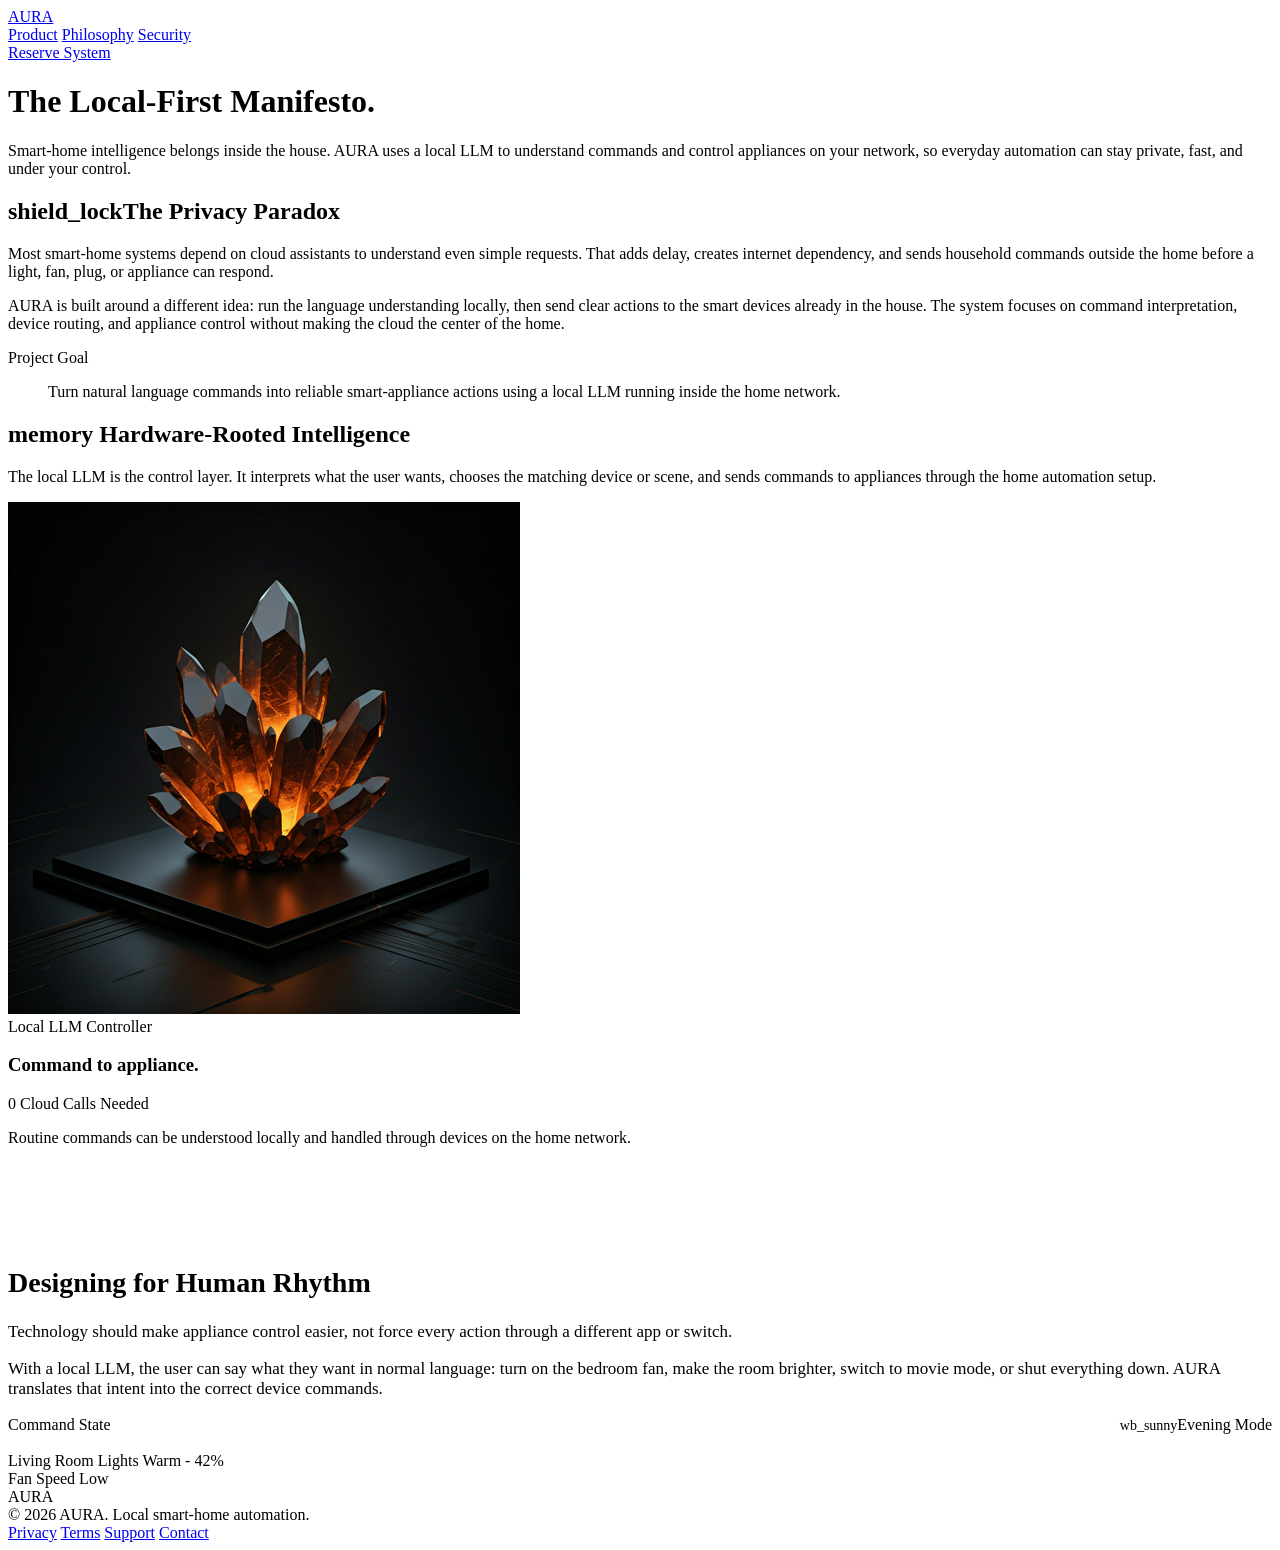
==== philosophy.html @ a718c0ad "philosphy page added" ====
<!doctype html>
<html lang="en">
  <head>
    <meta charset="utf-8" />
    <meta name="viewport" content="width=device-width, initial-scale=1" />
    <title>AURA | The Local-First Manifesto</title>
    <link rel="stylesheet" href="styles.css" />
  </head>
  <body>
    <nav class="site-nav" aria-label="Main navigation">
      <div class="nav-inner">
        <a class="brand" href="index.html">AURA</a>
        <div class="nav-links">
          <a href="index.html">Product</a>
          <a class="active" href="philosophy.html">Philosophy</a>
          <a href="security.html">Security</a>
        </div>
        <a class="button primary mono" href="security.html">Reserve System</a>
      </div>
    </nav>

    <main class="page subpage">
      <header class="sub-hero reveal">
        <h1 class="page-title">The Local-First Manifesto.</h1>
        <p class="lead">Smart-home intelligence belongs inside the house. AURA uses a local LLM to understand commands and control appliances on your network, so everyday automation can stay private, fast, and under your control.</p>
      </header>

      <section class="section">
        <div class="manifesto-row reveal">
          <aside class="sticky-label">
            <h2><span class="material-symbols-outlined">shield_lock</span>The Privacy Paradox</h2>
            <div class="tiny-rule"></div>
          </aside>
          <div class="body-copy">
            <p>Most smart-home systems depend on cloud assistants to understand even simple requests. That adds delay, creates internet dependency, and sends household commands outside the home before a light, fan, plug, or appliance can respond.</p>
            <p>AURA is built around a different idea: run the language understanding locally, then send clear actions to the smart devices already in the house. The system focuses on command interpretation, device routing, and appliance control without making the cloud the center of the home.</p>
            <div class="glass quote-card" data-hover>
              <div class="label">Project Goal</div>
              <blockquote>Turn natural language commands into reliable smart-appliance actions using a local LLM running inside the home network.</blockquote>
            </div>
          </div>
        </div>

        <div class="feature-intro reveal">
          <h2 class="section-heading"><span class="material-symbols-outlined" style="color: var(--purple-soft)">memory</span> Hardware-Rooted Intelligence</h2>
          <p>The local LLM is the control layer. It interprets what the user wants, chooses the matching device or scene, and sends commands to appliances through the home automation setup.</p>
        </div>

        <div class="bento">
          <article class="glass wide-card reveal" data-hover>
            <img src="assets/local-llm-crystal.png" alt="Amber crystal representing secure localized data storage" />
            <div class="overlay">
              <span class="chip" style="color: var(--cyan)">Local LLM Controller</span>
              <h3>Command to appliance.</h3>
            </div>
          </article>
          <article class="glass card stat-card reveal" data-hover>
            <span class="number">0</span>
            <span class="mono-label">Cloud Calls Needed</span>
            <p>Routine commands can be understood locally and handled through devices on the home network.</p>
          </article>
        </div>

        <div class="rhythm reveal" style="margin-top: 120px">
          <div>
            <h2 class="section-heading" style="font-size: 28px">Designing for Human Rhythm</h2>
            <div class="body-copy" style="font-size: 17px">
              <p>Technology should make appliance control easier, not force every action through a different app or switch.</p>
              <p>With a local LLM, the user can say what they want in normal language: turn on the bedroom fan, make the room brighter, switch to movie mode, or shut everything down. AURA translates that intent into the correct device commands.</p>
            </div>
          </div>
          <div class="glass mini-dashboard" data-hover>
            <div style="display:flex; justify-content:space-between; gap:16px; padding-bottom:18px; border-bottom:1px solid var(--border)">
              <span class="mono-label" style="color: var(--muted)">Command State</span>
              <span class="chip"><span class="material-symbols-outlined" style="font-size:14px;color:var(--amber)">wb_sunny</span>Evening Mode</span>
            </div>
            <div class="mini-line">
              <span>Living Room Lights</span>
              <span class="mono-label" style="color: var(--muted)">Warm - 42%</span>
            </div>
            <div class="track"><span style="width:42%"></span></div>
            <div class="mini-line">
              <span>Fan Speed</span>
              <span class="mono-label" style="color: var(--muted)">Low</span>
            </div>
            <div class="track"><span style="width:15%; background:var(--purple-soft)"></span></div>
          </div>
        </div>
      </section>
    </main>

    <footer class="footer">
      <div class="footer-inner">
        <div class="footer-brand">AURA</div>
        <div class="copyright">© 2026 AURA. Local smart-home automation.</div>
        <div class="footer-links">
          <a href="#">Privacy</a>
          <a href="#">Terms</a>
          <a href="#">Support</a>
          <a href="#">Contact</a>
        </div>
      </div>
    </footer>

    <script src="app.js"></script>
  </body>
</html>
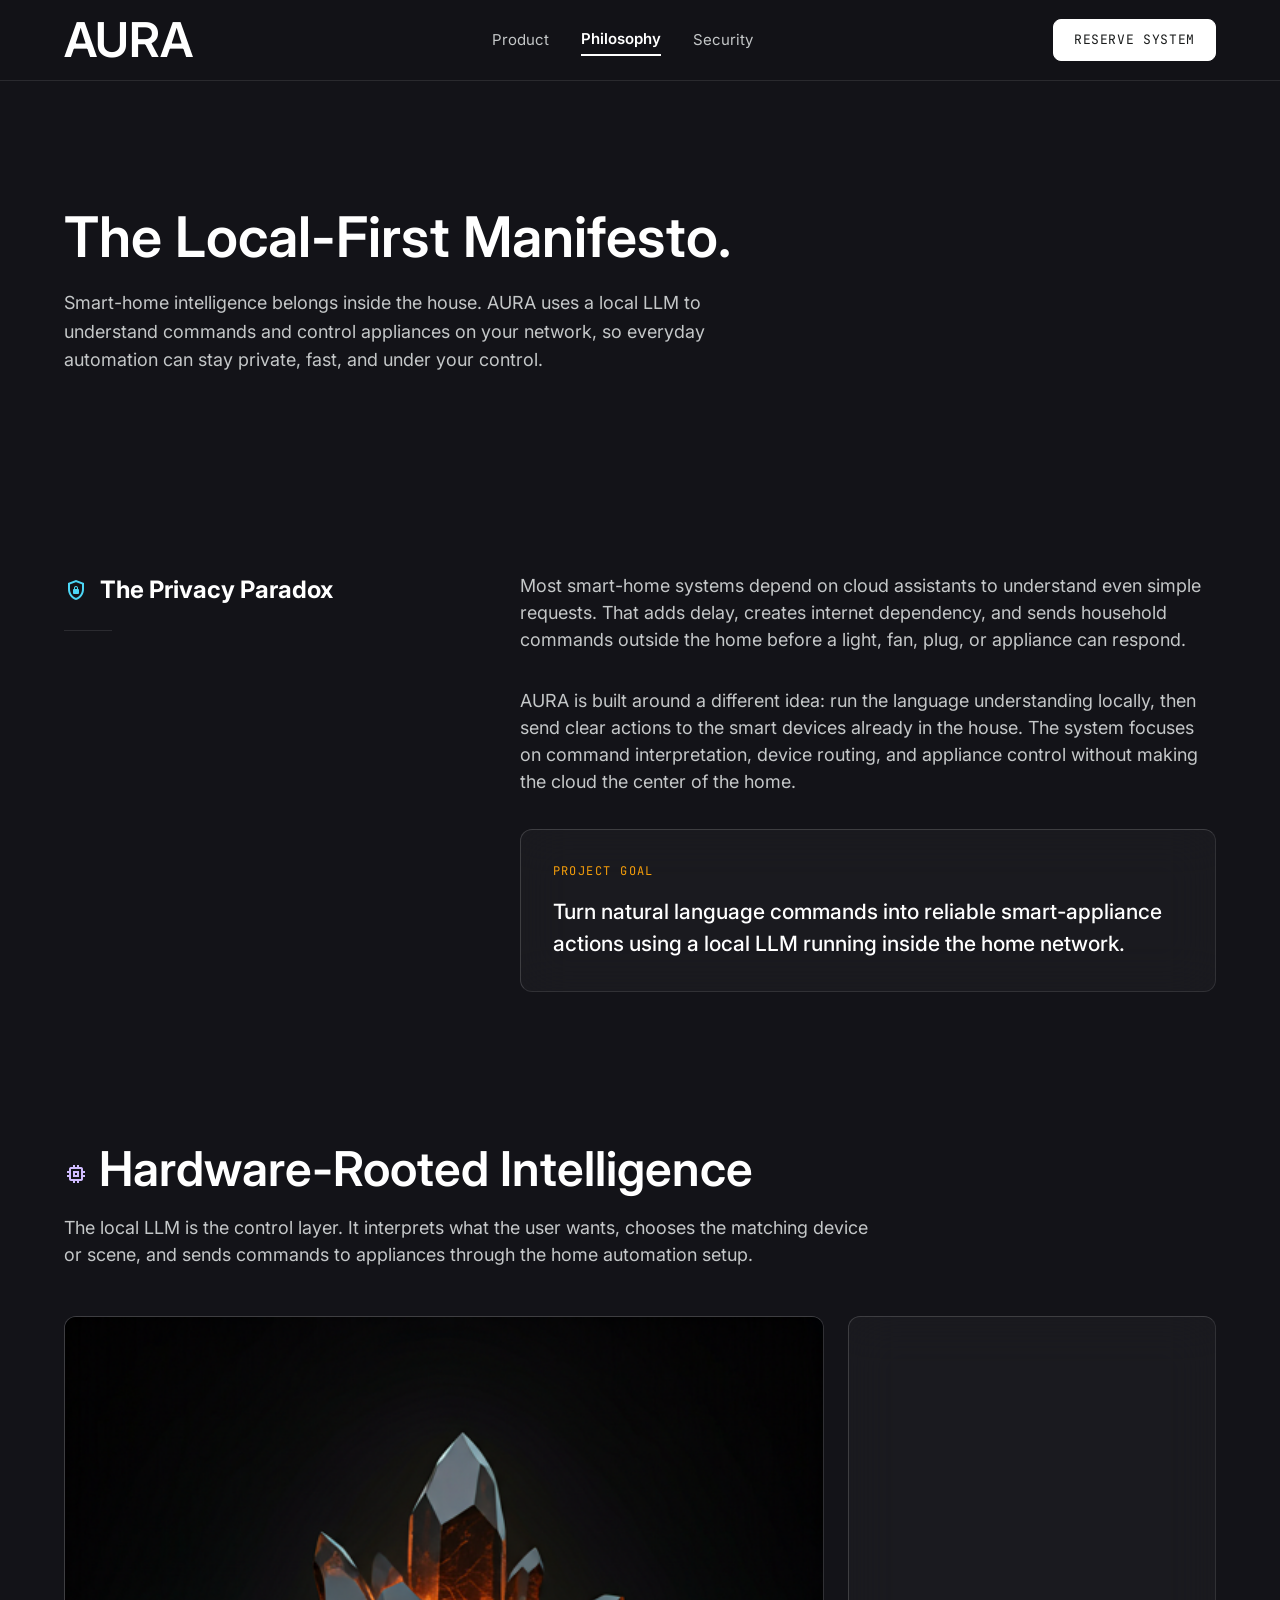
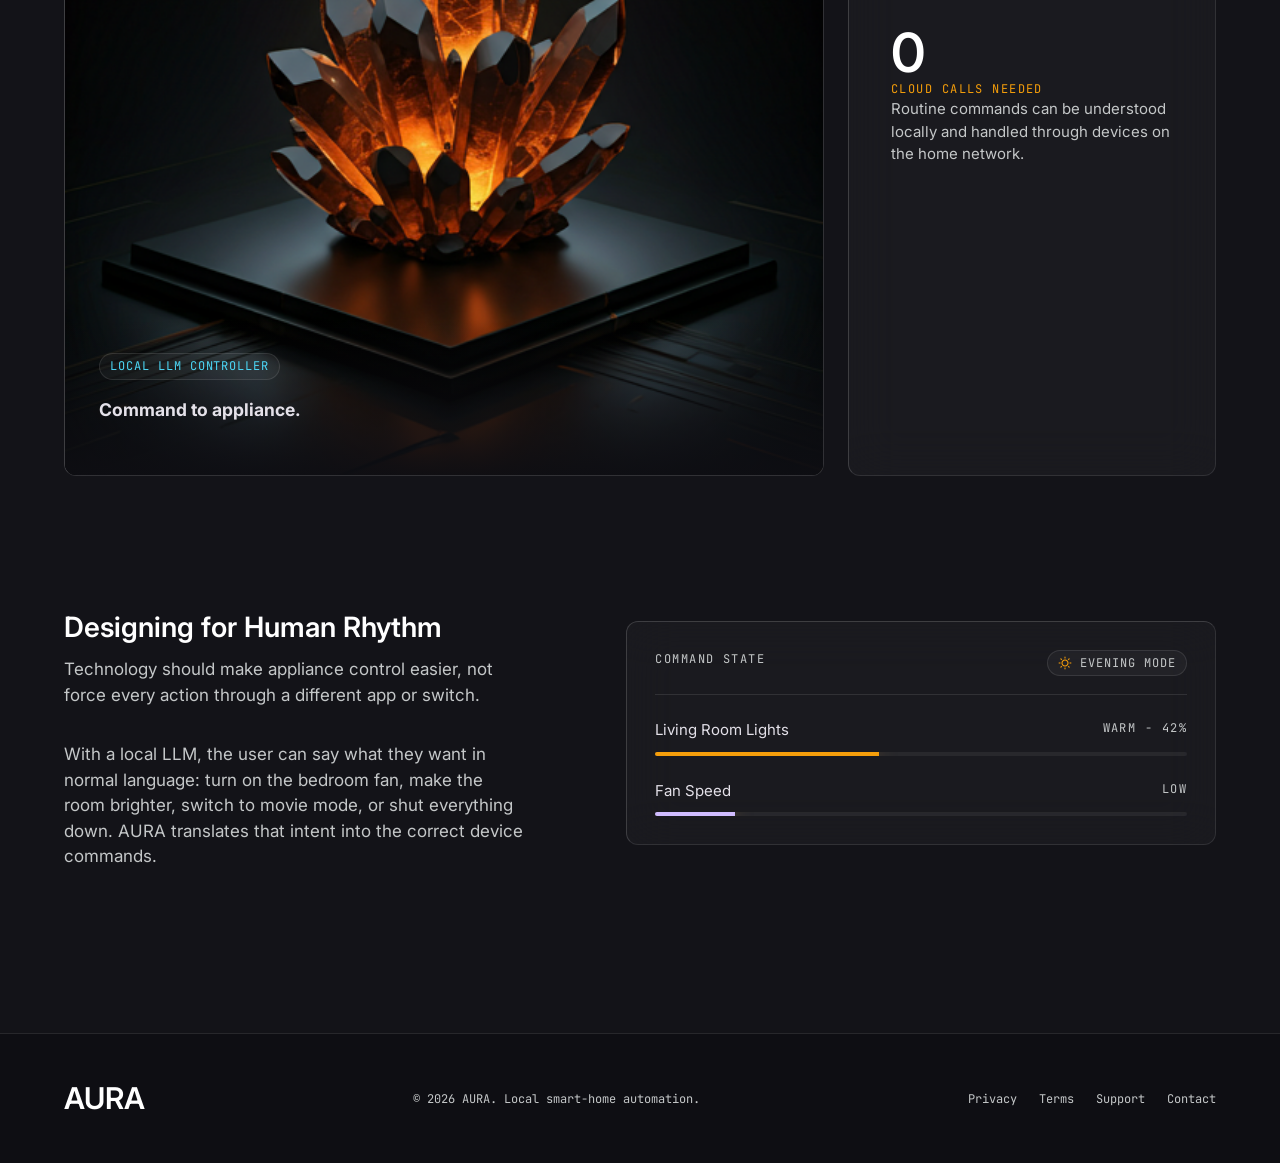
==== commit 7c5dcf1c: "changed behaviour" ====
--- a/philosophy.html
+++ b/philosophy.html
@@ -48,7 +48,7 @@
 
         <div class="bento">
           <article class="glass wide-card reveal" data-hover>
-            <img src="assets/local-llm-crystal.png" alt="Amber crystal representing secure localized data storage" />
+            <img src="assets/local-llm-crystal.png" alt="Amber crystal representing secure localized data storage" width="512" height="512" loading="lazy" decoding="async" />
             <div class="overlay">
               <span class="chip" style="color: var(--cyan)">Local LLM Controller</span>
               <h3>Command to appliance.</h3>
@@ -92,7 +92,7 @@
     <footer class="footer">
       <div class="footer-inner">
         <div class="footer-brand">AURA</div>
-        <div class="copyright">© 2026 AURA. Local smart-home automation.</div>
+        <div class="copyright">&copy; 2026 AURA. Local smart-home automation.</div>
         <div class="footer-links">
           <a href="#">Privacy</a>
           <a href="#">Terms</a>
--- a/styles.css
+++ b/styles.css
@@ -0,0 +1,1006 @@
+@import url("https://fonts.googleapis.com/css2?family=Inter:wght@400;500;600&family=JetBrains+Mono:wght@500&family=Material+Symbols+Outlined:wght@400;500&display=swap");
+
+:root {
+  color-scheme: dark;
+  --background: #131318;
+  --surface: #1b1b20;
+  --surface-low: #0e0e13;
+  --surface-card: rgba(255, 255, 255, 0.03);
+  --border: rgba(255, 255, 255, 0.1);
+  --border-strong: rgba(255, 255, 255, 0.16);
+  --text: #e4e1e9;
+  --muted: #c4c7c8;
+  --primary: #ffffff;
+  --ink: #1a1c1c;
+  --cyan: #4cd7f6;
+  --purple: #571bc1;
+  --purple-soft: #d0bcff;
+  --amber: #f59e0b;
+  --container: 1440px;
+  --gutter: 24px;
+  --page-x: clamp(20px, 5vw, 64px);
+}
+
+* {
+  box-sizing: border-box;
+}
+
+html {
+  scroll-behavior: smooth;
+  -webkit-text-size-adjust: 100%;
+  text-size-adjust: 100%;
+}
+
+body {
+  margin: 0;
+  min-height: 100vh;
+  background: var(--background);
+  color: var(--text);
+  font-family: Inter, system-ui, -apple-system, BlinkMacSystemFont, "Segoe UI", sans-serif;
+  font-size: 15px;
+  line-height: 1.5;
+  overflow-x: hidden;
+}
+
+:where(h1, h2, h3, h4, p, a, span, strong, blockquote, li, button) {
+  overflow-wrap: anywhere;
+}
+
+body::selection {
+  background: rgba(76, 215, 246, 0.28);
+}
+
+a {
+  color: inherit;
+  text-decoration: none;
+}
+
+img {
+  display: block;
+  max-width: 100%;
+  height: auto;
+}
+
+button {
+  font: inherit;
+}
+
+.material-symbols-outlined {
+  font-family: "Material Symbols Outlined";
+  font-weight: normal;
+  font-style: normal;
+  font-size: 24px;
+  line-height: 1;
+  letter-spacing: normal;
+  text-transform: none;
+  display: inline-block;
+  white-space: nowrap;
+  direction: ltr;
+  font-feature-settings: "liga";
+  -webkit-font-feature-settings: "liga";
+  -webkit-font-smoothing: antialiased;
+}
+
+.site-nav {
+  position: fixed;
+  inset: 0 0 auto;
+  z-index: 20;
+  border-bottom: 1px solid var(--border);
+  background: rgba(19, 19, 24, 0.72);
+  backdrop-filter: blur(24px);
+}
+
+.nav-inner {
+  max-width: var(--container);
+  height: 80px;
+  margin: 0 auto;
+  padding: 0 var(--page-x);
+  display: flex;
+  align-items: center;
+  justify-content: space-between;
+  gap: 24px;
+  min-width: 0;
+}
+
+.brand {
+  color: var(--primary);
+  font-size: clamp(30px, 3.8vw, 48px);
+  font-weight: 600;
+  line-height: 1;
+  flex: 0 0 auto;
+}
+
+.nav-links {
+  display: flex;
+  align-items: center;
+  gap: 32px;
+  color: var(--muted);
+  min-width: 0;
+}
+
+.nav-links a {
+  padding: 4px 0;
+  transition: color 180ms ease;
+}
+
+.nav-links a:hover,
+.nav-links a.active {
+  color: var(--primary);
+}
+
+.nav-links a.active {
+  border-bottom: 2px solid var(--primary);
+  font-weight: 600;
+}
+
+.button {
+  min-height: 38px;
+  border: 1px solid var(--border);
+  border-radius: 8px;
+  padding: 10px 20px;
+  display: inline-flex;
+  align-items: center;
+  justify-content: center;
+  gap: 8px;
+  background: rgba(255, 255, 255, 0.04);
+  color: var(--primary);
+  cursor: pointer;
+  transition: background 180ms ease, border-color 180ms ease, transform 180ms ease;
+  text-align: center;
+}
+
+.button:hover {
+  border-color: var(--border-strong);
+  background: rgba(255, 255, 255, 0.07);
+}
+
+.button.primary {
+  border-color: var(--primary);
+  background: var(--primary);
+  color: var(--ink);
+}
+
+.button.primary:hover {
+  background: #e2e2e2;
+}
+
+.button.mono {
+  font-family: "JetBrains Mono", monospace;
+  font-size: 13px;
+  text-transform: uppercase;
+  letter-spacing: 0.05em;
+}
+
+.page {
+  min-height: 100vh;
+  padding-top: 80px;
+}
+
+.section {
+  max-width: var(--container);
+  margin: 0 auto;
+  padding: clamp(72px, 9vw, 132px) var(--page-x);
+}
+
+.hero {
+  position: relative;
+  min-height: calc(100svh - 80px);
+  display: grid;
+  place-items: center;
+  overflow: hidden;
+  padding: 56px 0 88px;
+}
+
+.hero-orb {
+  position: absolute;
+  width: min(720px, 78vw);
+  aspect-ratio: 1;
+  opacity: 0.64;
+  filter: saturate(1.08);
+  mix-blend-mode: screen;
+  mask-image: radial-gradient(circle, #000 24%, rgba(0, 0, 0, 0.8) 45%, transparent 74%);
+}
+
+.hero-copy {
+  position: relative;
+  z-index: 1;
+  max-width: 760px;
+  padding: 0 var(--page-x);
+  text-align: center;
+}
+
+.hero-copy h1,
+.page-title {
+  margin: 0 0 22px;
+  color: var(--primary);
+  font-size: clamp(48px, 9vw, 96px);
+  line-height: 1.05;
+  font-weight: 600;
+}
+
+.page-title {
+  font-size: clamp(38px, 5vw, 56px);
+}
+
+.hero-copy p,
+.lead {
+  max-width: 680px;
+  margin: 0 0 34px;
+  color: var(--muted);
+  font-size: clamp(16px, 2vw, 18px);
+  line-height: 1.6;
+}
+
+.hero-copy p {
+  margin-inline: auto;
+}
+
+.hero-actions {
+  display: flex;
+  justify-content: center;
+  flex-wrap: wrap;
+  gap: 14px;
+}
+
+.scroll-cue {
+  position: absolute;
+  bottom: 44px;
+  left: 50%;
+  transform: translateX(-50%);
+  display: grid;
+  justify-items: center;
+  gap: 6px;
+  color: rgba(196, 199, 200, 0.58);
+  font-family: "JetBrains Mono", monospace;
+  font-size: 10px;
+  letter-spacing: 0.18em;
+  text-transform: uppercase;
+}
+
+.glass {
+  position: relative;
+  overflow: hidden;
+  border: 1px solid var(--border);
+  border-top-color: var(--border-strong);
+  border-left-color: var(--border-strong);
+  border-radius: 12px;
+  background: var(--surface-card);
+  backdrop-filter: blur(24px);
+  min-width: 0;
+}
+
+.glass[data-hover]::before {
+  content: "";
+  position: absolute;
+  inset: 0;
+  z-index: 0;
+  background: radial-gradient(720px circle at var(--mouse-x, 50%) var(--mouse-y, 50%), rgba(255, 255, 255, 0.07), transparent 40%);
+  opacity: 0;
+  transition: opacity 240ms ease;
+  pointer-events: none;
+}
+
+.glass[data-hover]:hover::before {
+  opacity: 1;
+}
+
+.glass > * {
+  position: relative;
+  z-index: 1;
+}
+
+.two-col {
+  display: grid;
+  grid-template-columns: minmax(0, 1fr) minmax(0, 1fr);
+  gap: clamp(36px, 7vw, 88px);
+  align-items: center;
+  min-width: 0;
+}
+
+.image-card {
+  aspect-ratio: 1;
+}
+
+.image-card img,
+.wide-card img {
+  width: 100%;
+  height: 100%;
+  object-fit: cover;
+}
+
+.eyebrow,
+.chip {
+  display: inline-flex;
+  align-items: center;
+  gap: 8px;
+  width: fit-content;
+  max-width: 100%;
+  border: 1px solid var(--border);
+  border-radius: 999px;
+  padding: 5px 10px;
+  background: rgba(255, 255, 255, 0.04);
+  color: var(--muted);
+  font-family: "JetBrains Mono", monospace;
+  font-size: 12px;
+  line-height: 1.2;
+  letter-spacing: 0.08em;
+  text-transform: uppercase;
+}
+
+.eyebrow::before {
+  content: "";
+  width: 7px;
+  height: 7px;
+  border-radius: 50%;
+  background: var(--cyan);
+  box-shadow: 0 0 16px rgba(76, 215, 246, 0.8);
+}
+
+.text-stack h2,
+.section-heading,
+.card h2,
+.card h3 {
+  margin: 16px 0 14px;
+  color: var(--primary);
+  font-size: clamp(28px, 4vw, 48px);
+  line-height: 1.12;
+  font-weight: 600;
+  max-width: 100%;
+}
+
+.text-stack p,
+.card p,
+.body-copy p {
+  margin: 0;
+  color: var(--muted);
+}
+
+.rule-list {
+  margin: 28px 0 0;
+  padding: 18px 0 0;
+  list-style: none;
+  border-top: 1px solid var(--border);
+}
+
+.rule-list li {
+  display: flex;
+  gap: 14px;
+}
+
+.rule-list .material-symbols-outlined {
+  color: var(--cyan);
+  font-size: 20px;
+}
+
+.bento {
+  display: grid;
+  grid-template-columns: repeat(3, minmax(0, 1fr));
+  gap: var(--gutter);
+}
+
+.card {
+  padding: clamp(24px, 4vw, 42px);
+  min-width: 0;
+}
+
+.card .icon {
+  color: var(--cyan);
+  font-size: 34px;
+}
+
+.square {
+  min-height: 300px;
+}
+
+.wide-card {
+  min-height: 300px;
+  grid-column: span 2;
+}
+
+.wide-card .overlay {
+  position: absolute;
+  inset: auto 0 0;
+  padding: 34px;
+  background: linear-gradient(to top, rgba(14, 14, 19, 0.94), transparent);
+}
+
+.atmosphere {
+  display: grid;
+  grid-template-columns: minmax(0, 0.9fr) minmax(320px, 0.85fr);
+  gap: clamp(36px, 8vw, 96px);
+}
+
+.mode-list {
+  margin-top: 68px;
+  padding-left: 26px;
+  border-left: 1px solid var(--border);
+  display: grid;
+  gap: clamp(58px, 10vw, 140px);
+}
+
+.mode-item {
+  position: relative;
+  display: block;
+  width: 100%;
+  border: 0;
+  padding: 0;
+  background: transparent;
+  color: inherit;
+  text-align: left;
+  opacity: 0.36;
+  cursor: pointer;
+  transition: opacity 200ms ease;
+}
+
+.mode-item:focus-visible {
+  outline: 2px solid currentColor;
+  outline-offset: 10px;
+  border-radius: 4px;
+}
+
+.mode-item::before {
+  content: "";
+  position: absolute;
+  left: -31px;
+  top: 8px;
+  width: 9px;
+  height: 9px;
+  border-radius: 50%;
+  background: currentColor;
+  transform: scale(0);
+  transition: transform 180ms ease;
+}
+
+.mode-item.active {
+  opacity: 1;
+}
+
+.mode-item.active::before {
+  transform: scale(1);
+}
+
+.mode-item h3 {
+  margin: 0 0 4px;
+  color: var(--primary);
+  font-size: 20px;
+}
+
+.mode-item p {
+  margin: 0;
+  color: var(--muted);
+  font-size: 13px;
+}
+
+.mode-frame {
+  position: sticky;
+  top: 112px;
+  height: min(620px, calc(100vh - 148px));
+  border-radius: 14px;
+}
+
+.mode-frame img {
+  position: absolute;
+  inset: 0;
+  width: 100%;
+  height: 100%;
+  object-fit: cover;
+  opacity: 0;
+  transition: opacity 500ms ease;
+}
+
+.mode-frame img.active {
+  opacity: 1;
+}
+
+.mode-controls {
+  position: absolute;
+  right: 16px;
+  bottom: 16px;
+  z-index: 3;
+  display: flex;
+  gap: 8px;
+}
+
+.mode-swipe {
+  width: 38px;
+  height: 38px;
+  border: 1px solid var(--border-strong);
+  border-radius: 8px;
+  display: grid;
+  place-items: center;
+  background: rgba(14, 14, 19, 0.64);
+  color: var(--primary);
+  backdrop-filter: blur(16px);
+  cursor: pointer;
+  transition: background 160ms ease, transform 160ms ease;
+}
+
+.mode-swipe:hover {
+  background: rgba(255, 255, 255, 0.12);
+  transform: translateY(-1px);
+}
+
+.mode-swipe .material-symbols-outlined {
+  font-size: 22px;
+}
+
+.subpage {
+  position: relative;
+  overflow: hidden;
+}
+
+.subpage.grid-bg::before {
+  content: "";
+  position: absolute;
+  inset: 80px 0 0;
+  z-index: -1;
+  background-image: linear-gradient(to right, rgba(255, 255, 255, 0.06) 1px, transparent 1px), linear-gradient(to bottom, rgba(255, 255, 255, 0.06) 1px, transparent 1px);
+  background-size: 72px 72px;
+  opacity: 0.18;
+}
+
+.sub-hero {
+  max-width: var(--container);
+  margin: 0 auto;
+  padding: clamp(82px, 10vw, 144px) var(--page-x) 48px;
+}
+
+.manifesto-row {
+  display: grid;
+  grid-template-columns: minmax(220px, 0.38fr) minmax(0, 0.72fr);
+  gap: clamp(32px, 7vw, 88px);
+  margin-bottom: clamp(80px, 12vw, 150px);
+}
+
+.sticky-label {
+  position: sticky;
+  top: 118px;
+  height: max-content;
+}
+
+.sticky-label h2 {
+  display: flex;
+  align-items: center;
+  gap: 12px;
+  margin: 0;
+  color: var(--primary);
+  font-size: 24px;
+  min-width: 0;
+}
+
+.sticky-label .material-symbols-outlined {
+  color: var(--cyan);
+}
+
+.tiny-rule {
+  width: 48px;
+  height: 1px;
+  margin-top: 22px;
+  background: var(--border);
+}
+
+.body-copy {
+  display: grid;
+  gap: 34px;
+  color: var(--muted);
+  font-size: 18px;
+}
+
+.quote-card {
+  padding: 32px;
+}
+
+.quote-card .label,
+.mono-label {
+  color: var(--amber);
+  font-family: "JetBrains Mono", monospace;
+  font-size: 12px;
+  letter-spacing: 0.12em;
+  text-transform: uppercase;
+}
+
+.quote-card blockquote {
+  margin: 16px 0 0;
+  color: var(--primary);
+  font-size: 21px;
+  font-weight: 500;
+  line-height: 1.5;
+}
+
+.feature-intro {
+  margin-bottom: 48px;
+}
+
+.feature-intro p {
+  max-width: 820px;
+  color: var(--muted);
+  font-size: 18px;
+}
+
+.stat-card {
+  min-height: 320px;
+  display: grid;
+  align-content: center;
+}
+
+.stat-card .number {
+  color: var(--primary);
+  font-size: 54px;
+  font-weight: 600;
+  line-height: 1;
+}
+
+.rhythm {
+  display: grid;
+  grid-template-columns: minmax(0, 0.78fr) minmax(320px, 1fr);
+  gap: clamp(40px, 8vw, 110px);
+  align-items: center;
+  padding-bottom: 48px;
+}
+
+.mini-dashboard {
+  padding: 28px;
+}
+
+.mini-line {
+  display: flex;
+  flex-wrap: wrap;
+  justify-content: space-between;
+  gap: 20px;
+  margin: 24px 0 10px;
+}
+
+.track {
+  height: 4px;
+  border-radius: 999px;
+  overflow: hidden;
+  background: rgba(255, 255, 255, 0.06);
+}
+
+.track span {
+  display: block;
+  height: 100%;
+  background: var(--amber);
+  box-shadow: 0 0 18px rgba(245, 158, 11, 0.5);
+}
+
+.security-grid {
+  display: grid;
+  grid-template-columns: repeat(12, minmax(0, 1fr));
+  gap: var(--gutter);
+}
+
+.security-grid .large {
+  grid-column: span 8;
+}
+
+.security-grid .small {
+  grid-column: span 4;
+}
+
+.security-grid .full {
+  grid-column: 1 / -1;
+}
+
+.bars {
+  display: flex;
+  flex-wrap: wrap;
+  align-items: end;
+  gap: 8px;
+  height: 92px;
+  margin-top: 44px;
+  padding-top: 28px;
+  border-top: 1px solid var(--border);
+}
+
+.bars span {
+  width: 5px;
+  border-radius: 999px;
+  background: #35343a;
+}
+
+.bars span:nth-child(4) {
+  height: 72px;
+  background: var(--cyan);
+  box-shadow: 0 0 18px rgba(76, 215, 246, 0.56);
+}
+
+.zk-card {
+  display: grid;
+  grid-template-columns: minmax(0, 1fr) minmax(320px, 0.85fr);
+  gap: 56px;
+  align-items: center;
+}
+
+.checks {
+  margin: 26px 0 0;
+  padding: 0;
+  list-style: none;
+  display: grid;
+  gap: 13px;
+  color: var(--muted);
+}
+
+.checks li {
+  display: flex;
+  align-items: flex-start;
+  gap: 12px;
+}
+
+.checks .material-symbols-outlined {
+  color: var(--cyan);
+  font-size: 17px;
+}
+
+.lock-graphic {
+  min-height: 260px;
+  display: grid;
+  place-items: center;
+  background: radial-gradient(circle at center, rgba(87, 27, 193, 0.08), transparent 70%), #101015;
+}
+
+.orbit {
+  width: 140px;
+  height: 140px;
+  border: 1px dashed rgba(196, 199, 200, 0.42);
+  border-radius: 50%;
+  display: grid;
+  place-items: center;
+  animation: spin 18s linear infinite;
+}
+
+.orbit-inner {
+  width: 92px;
+  height: 92px;
+  display: grid;
+  place-items: center;
+  border: 1px solid var(--border);
+  border-radius: 50%;
+  animation: spin 18s linear infinite reverse;
+}
+
+.docs-grid {
+  margin-top: 110px;
+  padding-top: 64px;
+  border-top: 1px solid var(--border);
+  display: grid;
+  grid-template-columns: 1fr 1fr;
+  gap: var(--gutter);
+}
+
+.audit-badges {
+  display: flex;
+  flex-wrap: wrap;
+  gap: 12px;
+  margin-top: 28px;
+}
+
+.footer {
+  border-top: 1px solid var(--border);
+  background: var(--surface-low);
+}
+
+.footer-inner {
+  max-width: var(--container);
+  margin: 0 auto;
+  padding: 42px var(--page-x);
+  display: flex;
+  align-items: center;
+  justify-content: space-between;
+  gap: 28px;
+  min-width: 0;
+}
+
+.footer-brand {
+  color: var(--primary);
+  font-size: 30px;
+  font-weight: 600;
+}
+
+.footer-links {
+  display: flex;
+  flex-wrap: wrap;
+  gap: 22px;
+  color: var(--muted);
+  font-family: "JetBrains Mono", monospace;
+  font-size: 12px;
+}
+
+.copyright {
+  color: var(--muted);
+  font-family: "JetBrains Mono", monospace;
+  font-size: 12px;
+  max-width: 100%;
+}
+
+.reveal {
+  opacity: 0;
+  transform: translateY(24px);
+  transition: opacity 640ms ease, transform 640ms ease;
+}
+
+.reveal.visible {
+  opacity: 1;
+  transform: translateY(0);
+}
+
+@keyframes spin {
+  to {
+    transform: rotate(360deg);
+  }
+}
+
+@media (max-width: 840px) {
+  .nav-inner {
+    height: 68px;
+  }
+
+  .site-nav .button {
+    display: none;
+  }
+
+  .nav-links {
+    gap: 16px;
+    font-size: 13px;
+  }
+
+  .brand {
+    font-size: 28px;
+  }
+
+  .page {
+    padding-top: 68px;
+  }
+
+  .hero {
+    min-height: calc(100svh - 68px);
+  }
+
+  .two-col,
+  .atmosphere,
+  .manifesto-row,
+  .rhythm,
+  .zk-card,
+  .docs-grid {
+    grid-template-columns: 1fr;
+  }
+
+  .bento,
+  .security-grid {
+    grid-template-columns: 1fr;
+  }
+
+  .wide-card,
+  .security-grid .large,
+  .security-grid .small,
+  .security-grid .full {
+    grid-column: auto;
+  }
+
+  .mode-frame {
+    position: relative;
+    top: auto;
+    height: auto;
+    aspect-ratio: 4 / 3;
+    order: -1;
+  }
+
+  .mode-list {
+    margin-top: 36px;
+    gap: 32px;
+  }
+
+  .sticky-label {
+    position: relative;
+    top: auto;
+  }
+
+  .footer-inner {
+    align-items: flex-start;
+    flex-direction: column;
+  }
+}
+
+@media (max-width: 560px) {
+  :root {
+    --page-x: clamp(16px, 5vw, 24px);
+    --gutter: 16px;
+  }
+
+  .nav-links {
+    position: fixed;
+    inset: 68px 0 auto;
+    padding: 14px var(--page-x);
+    justify-content: space-between;
+    border-bottom: 1px solid var(--border);
+    background: rgba(19, 19, 24, 0.9);
+  }
+
+  .page {
+    padding-top: 120px;
+  }
+
+  .subpage.grid-bg::before {
+    inset: 120px 0 0;
+  }
+
+  .bars {
+    height: auto;
+    min-height: 92px;
+  }
+
+  .bars .mono-label {
+    flex-basis: 100%;
+    margin-left: 0 !important;
+  }
+
+  .hero {
+    min-height: calc(100svh - 120px);
+    padding-block: 36px 72px;
+  }
+
+  .hero-copy h1,
+  .page-title {
+    font-size: clamp(38px, 15vw, 48px);
+  }
+
+  .hero-actions {
+    display: grid;
+  }
+
+  .section {
+    padding-block: 64px;
+  }
+
+  .sub-hero {
+    padding-top: 64px;
+  }
+
+  .bento,
+  .security-grid,
+  .docs-grid {
+    gap: 16px;
+  }
+
+  .card,
+  .quote-card,
+  .mini-dashboard {
+    padding: 22px;
+  }
+
+  .wide-card .overlay {
+    padding: 22px;
+  }
+
+  .square,
+  .wide-card,
+  .stat-card {
+    min-height: 240px;
+  }
+
+  .mode-frame {
+    aspect-ratio: 1 / 1;
+  }
+
+  .footer-links {
+    gap: 14px 18px;
+  }
+}
+
+@media (max-width: 380px) {
+  .nav-links {
+    font-size: 12px;
+    gap: 10px;
+  }
+
+  .brand {
+    font-size: 25px;
+  }
+
+  .chip,
+  .mono-label,
+  .copyright,
+  .footer-links {
+    font-size: 11px;
+  }
+}
